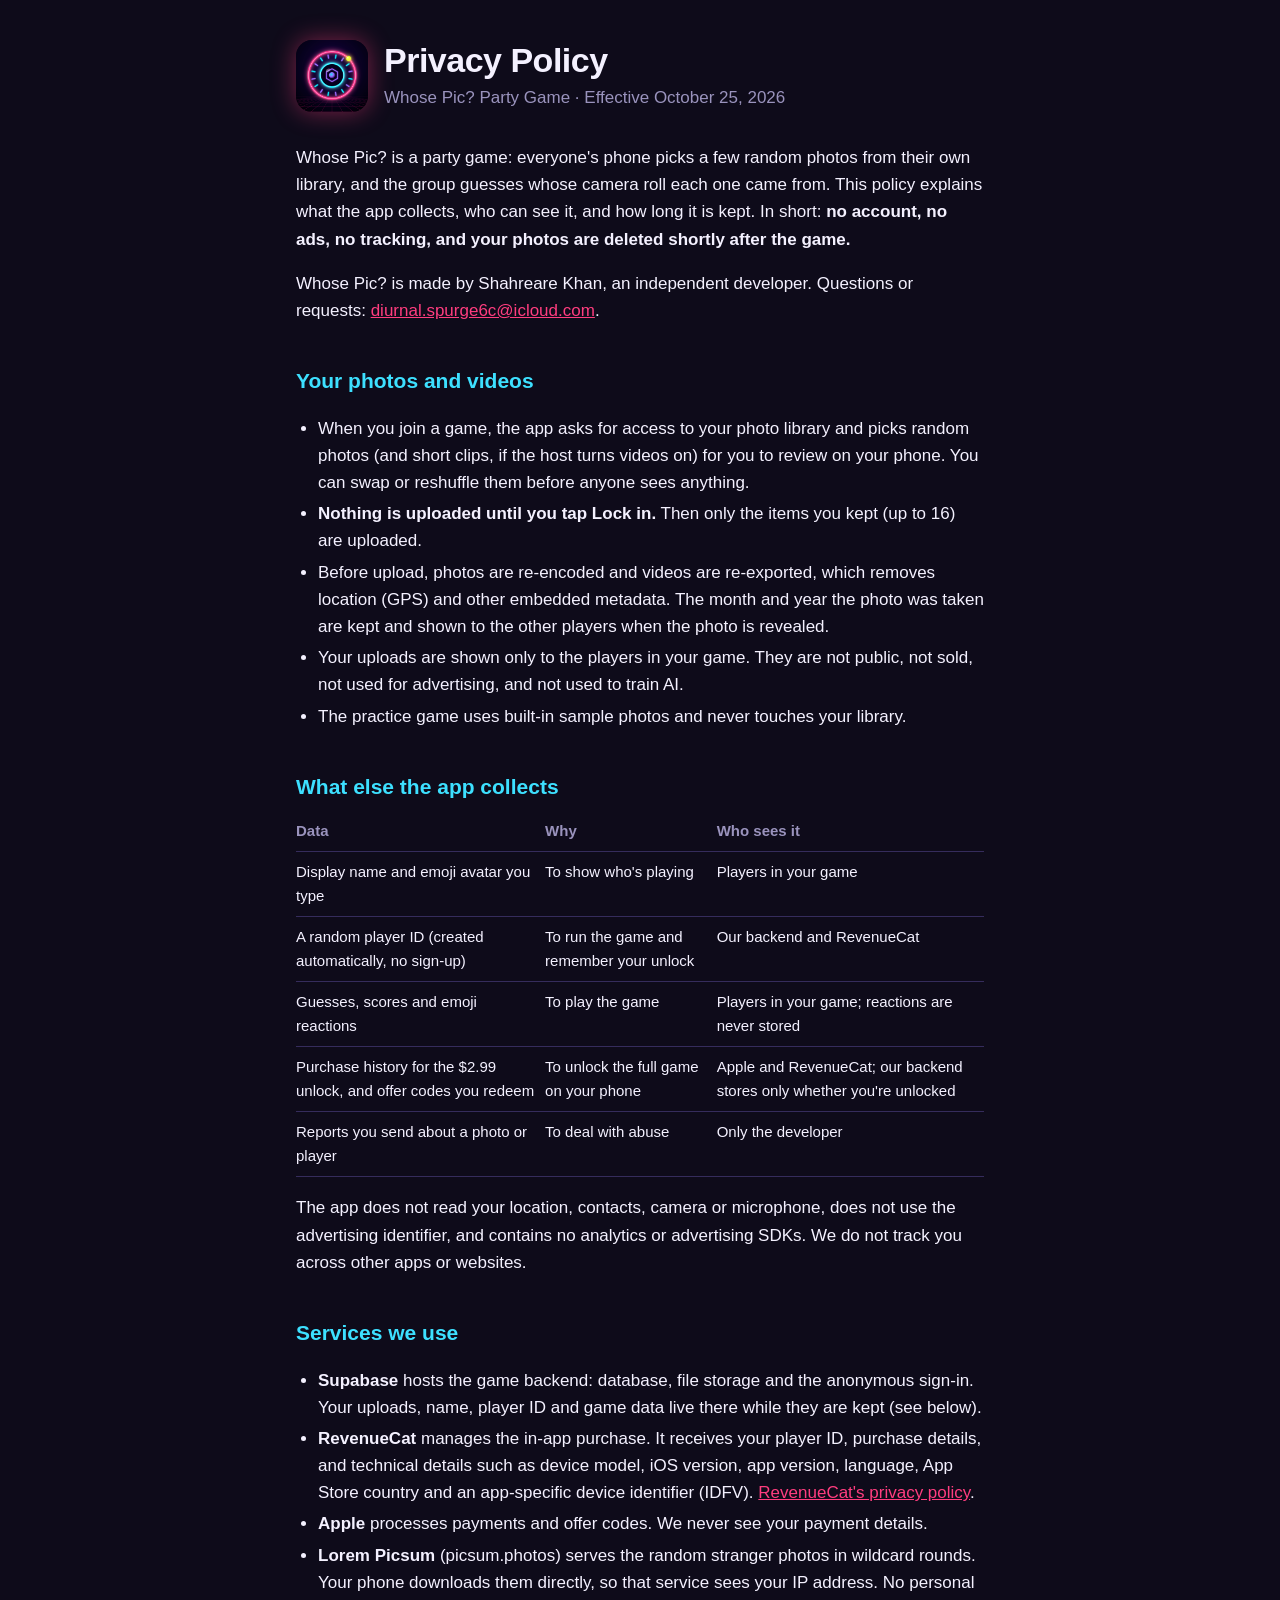
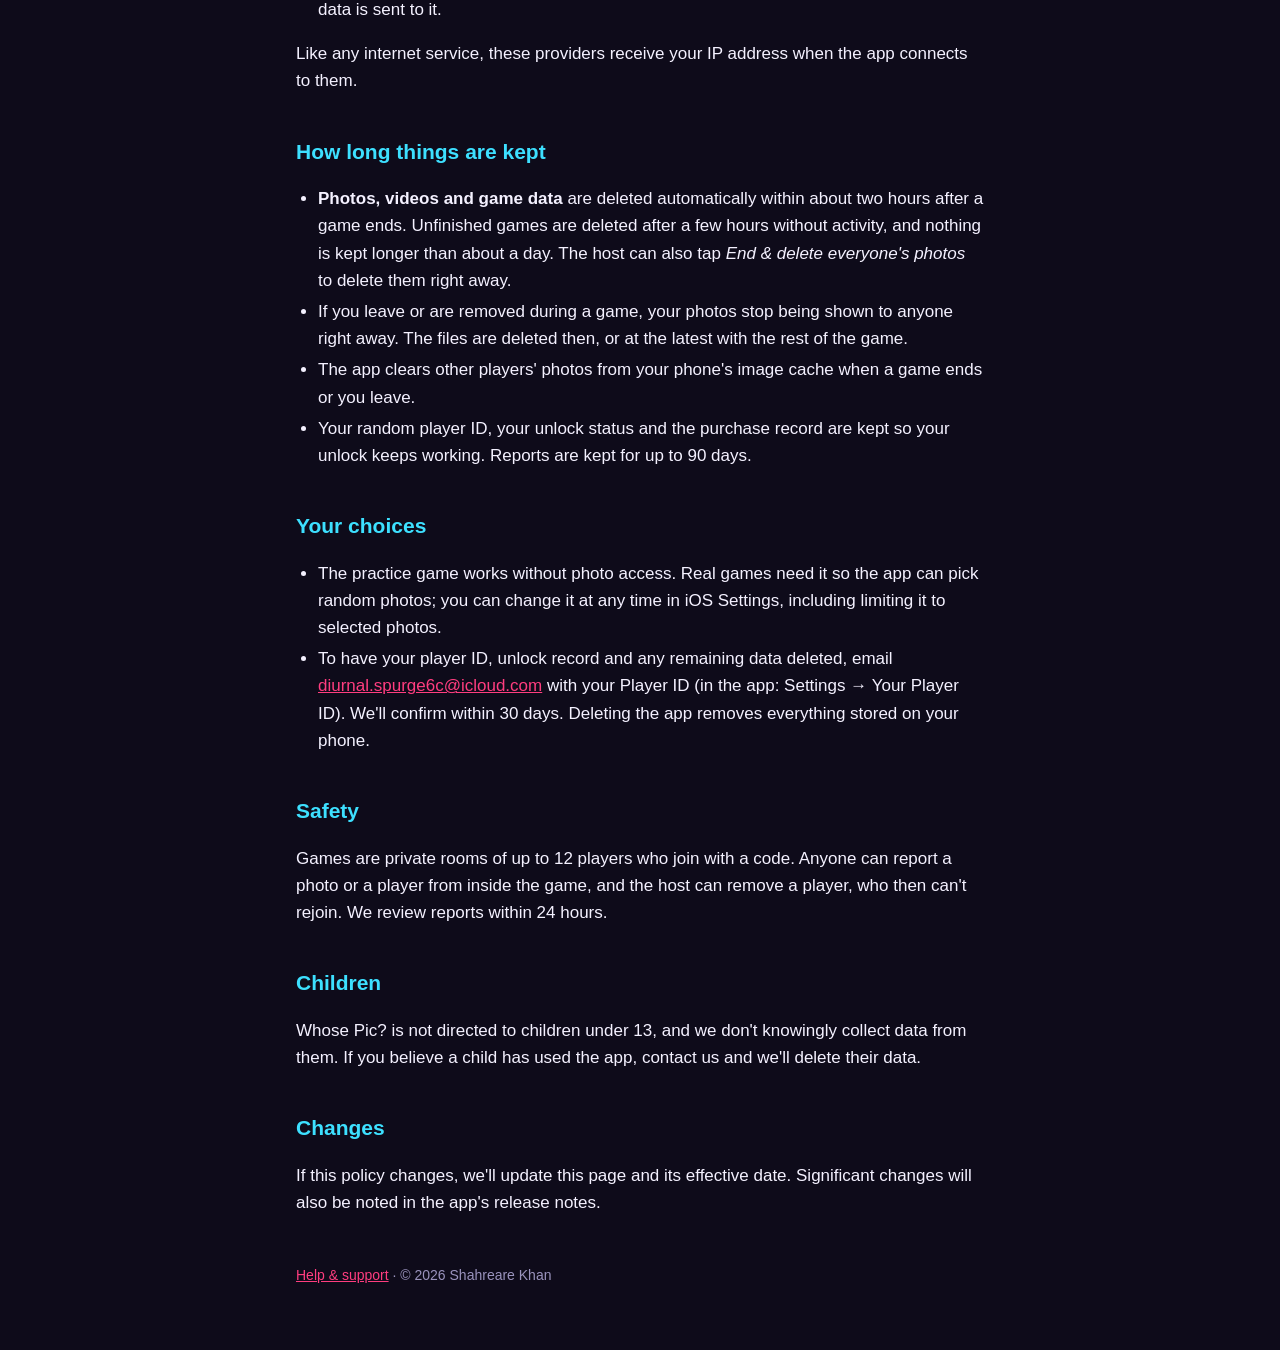
==== privacy/index.html @ dfe9517f "Add the support and privacy policy pages Static pages for App Store Connect's Support URL and Privac" ====
<!doctype html>
<html lang="en">
<head>
  <meta charset="utf-8">
  <meta name="viewport" content="width=device-width, initial-scale=1">
  <title>Privacy Policy · Whose Pic?</title>
  <meta name="description" content="How Whose Pic? Party Game handles your photos, videos and other data.">
  <link rel="stylesheet" href="../style.css">
  <link rel="icon" href="../icon.png">
</head>
<body>
<main>
  <header>
    <img src="../icon.png" alt="Whose Pic? app icon">
    <div>
      <h1>Privacy Policy</h1>
      <p>Whose Pic? Party Game · Effective October 25, 2026</p>
    </div>
  </header>

  <p>Whose Pic? is a party game: everyone's phone picks a few random photos from their own library, and the group guesses whose camera roll each one came from. This policy explains what the app collects, who can see it, and how long it is kept. In short: <strong>no account, no ads, no tracking, and your photos are deleted shortly after the game.</strong></p>
  <p>Whose Pic? is made by Shahreare Khan, an independent developer. Questions or requests: <a href="mailto:diurnal.spurge6c@icloud.com">diurnal.spurge6c@icloud.com</a>.</p>

  <h2>Your photos and videos</h2>
  <ul>
    <li>When you join a game, the app asks for access to your photo library and picks random photos (and short clips, if the host turns videos on) for you to review on your phone. You can swap or reshuffle them before anyone sees anything.</li>
    <li><strong>Nothing is uploaded until you tap Lock in.</strong> Then only the items you kept (up to 16) are uploaded.</li>
    <li>Before upload, photos are re-encoded and videos are re-exported, which removes location (GPS) and other embedded metadata. The month and year the photo was taken are kept and shown to the other players when the photo is revealed.</li>
    <li>Your uploads are shown only to the players in your game. They are not public, not sold, not used for advertising, and not used to train AI.</li>
    <li>The practice game uses built-in sample photos and never touches your library.</li>
  </ul>

  <h2>What else the app collects</h2>
  <table>
    <tr><th>Data</th><th>Why</th><th>Who sees it</th></tr>
    <tr><td>Display name and emoji avatar you type</td><td>To show who's playing</td><td>Players in your game</td></tr>
    <tr><td>A random player ID (created automatically, no sign-up)</td><td>To run the game and remember your unlock</td><td>Our backend and RevenueCat</td></tr>
    <tr><td>Guesses, scores and emoji reactions</td><td>To play the game</td><td>Players in your game; reactions are never stored</td></tr>
    <tr><td>Purchase history for the $2.99 unlock, and offer codes you redeem</td><td>To unlock the full game on your phone</td><td>Apple and RevenueCat; our backend stores only whether you're unlocked</td></tr>
    <tr><td>Reports you send about a photo or player</td><td>To deal with abuse</td><td>Only the developer</td></tr>
  </table>
  <p>The app does not read your location, contacts, camera or microphone, does not use the advertising identifier, and contains no analytics or advertising SDKs. We do not track you across other apps or websites.</p>

  <h2>Services we use</h2>
  <ul>
    <li><strong>Supabase</strong> hosts the game backend: database, file storage and the anonymous sign-in. Your uploads, name, player ID and game data live there while they are kept (see below).</li>
    <li><strong>RevenueCat</strong> manages the in-app purchase. It receives your player ID, purchase details, and technical details such as device model, iOS version, app version, language, App Store country and an app-specific device identifier (IDFV). <a href="https://www.revenuecat.com/privacy">RevenueCat's privacy policy</a>.</li>
    <li><strong>Apple</strong> processes payments and offer codes. We never see your payment details.</li>
    <li><strong>Lorem Picsum</strong> (picsum.photos) serves the random stranger photos in wildcard rounds. Your phone downloads them directly, so that service sees your IP address. No personal data is sent to it.</li>
  </ul>
  <p>Like any internet service, these providers receive your IP address when the app connects to them.</p>

  <h2>How long things are kept</h2>
  <ul>
    <li><strong>Photos, videos and game data</strong> are deleted automatically within about two hours after a game ends. Unfinished games are deleted after a few hours without activity, and nothing is kept longer than about a day. The host can also tap <em>End &amp; delete everyone's photos</em> to delete them right away.</li>
    <li>If you leave or are removed during a game, your photos stop being shown to anyone right away. The files are deleted then, or at the latest with the rest of the game.</li>
    <li>The app clears other players' photos from your phone's image cache when a game ends or you leave.</li>
    <li>Your random player ID, your unlock status and the purchase record are kept so your unlock keeps working. Reports are kept for up to 90 days.</li>
  </ul>

  <h2>Your choices</h2>
  <ul>
    <li>The practice game works without photo access. Real games need it so the app can pick random photos; you can change it at any time in iOS Settings, including limiting it to selected photos.</li>
    <li>To have your player ID, unlock record and any remaining data deleted, email <a href="mailto:diurnal.spurge6c@icloud.com">diurnal.spurge6c@icloud.com</a> with your Player ID (in the app: Settings → Your Player ID). We'll confirm within 30 days. Deleting the app removes everything stored on your phone.</li>
  </ul>

  <h2>Safety</h2>
  <p>Games are private rooms of up to 12 players who join with a code. Anyone can report a photo or a player from inside the game, and the host can remove a player, who then can't rejoin. We review reports within 24 hours.</p>

  <h2>Children</h2>
  <p>Whose Pic? is not directed to children under 13, and we don't knowingly collect data from them. If you believe a child has used the app, contact us and we'll delete their data.</p>

  <h2>Changes</h2>
  <p>If this policy changes, we'll update this page and its effective date. Significant changes will also be noted in the app's release notes.</p>

  <footer><a href="../">Help &amp; support</a> · © 2026 Shahreare Khan</footer>
</main>
</body>
</html>
---- style.css ----
:root {
  --bg: #0e0b1a;
  --surface: #1a1530;
  --border: #352c5c;
  --text: #f4f1ff;
  --muted: #9a93bd;
  --accent: #ff3d7f;
  --cyan: #3de0ff;
  --gold: #ffc43d;
}

* { box-sizing: border-box; }

body {
  margin: 0;
  background: var(--bg);
  color: var(--text);
  font: 17px/1.6 -apple-system, BlinkMacSystemFont, "Segoe UI", Roboto, Helvetica, Arial, sans-serif;
}

main {
  max-width: 720px;
  margin: 0 auto;
  padding: 40px 16px 64px;
}

header {
  display: flex;
  align-items: center;
  gap: 16px;
  margin-bottom: 32px;
}

header img {
  width: 72px;
  height: 72px;
  border-radius: 16px;
  box-shadow: 0 0 24px rgba(255, 61, 127, 0.45);
}

h1 {
  margin: 0;
  font-size: 34px;
  line-height: 1.15;
  letter-spacing: -0.5px;
}

h1 + p { margin: 4px 0 0; color: var(--muted); }

h2 {
  margin: 40px 0 8px;
  font-size: 21px;
  color: var(--cyan);
}

h3 { margin: 24px 0 4px; font-size: 17px; }

a { color: var(--accent); }

.card {
  background: var(--surface);
  border: 1px solid var(--border);
  border-radius: 16px;
  padding: 16px 20px;
  margin: 16px 0;
}

.contact {
  display: inline-block;
  margin-top: 4px;
  padding: 10px 18px;
  border-radius: 999px;
  background: var(--accent);
  color: #fff;
  font-weight: 700;
  text-decoration: none;
  word-break: break-all;
}

ul { padding-left: 22px; }
li { margin: 4px 0; }

table {
  width: 100%;
  border-collapse: collapse;
  font-size: 15px;
}

th, td {
  text-align: left;
  vertical-align: top;
  padding: 8px 8px 8px 0;
  border-bottom: 1px solid var(--border);
}

th { color: var(--muted); font-weight: 600; }

.muted { color: var(--muted); font-size: 15px; }

footer {
  margin-top: 48px;
  color: var(--muted);
  font-size: 14px;
}
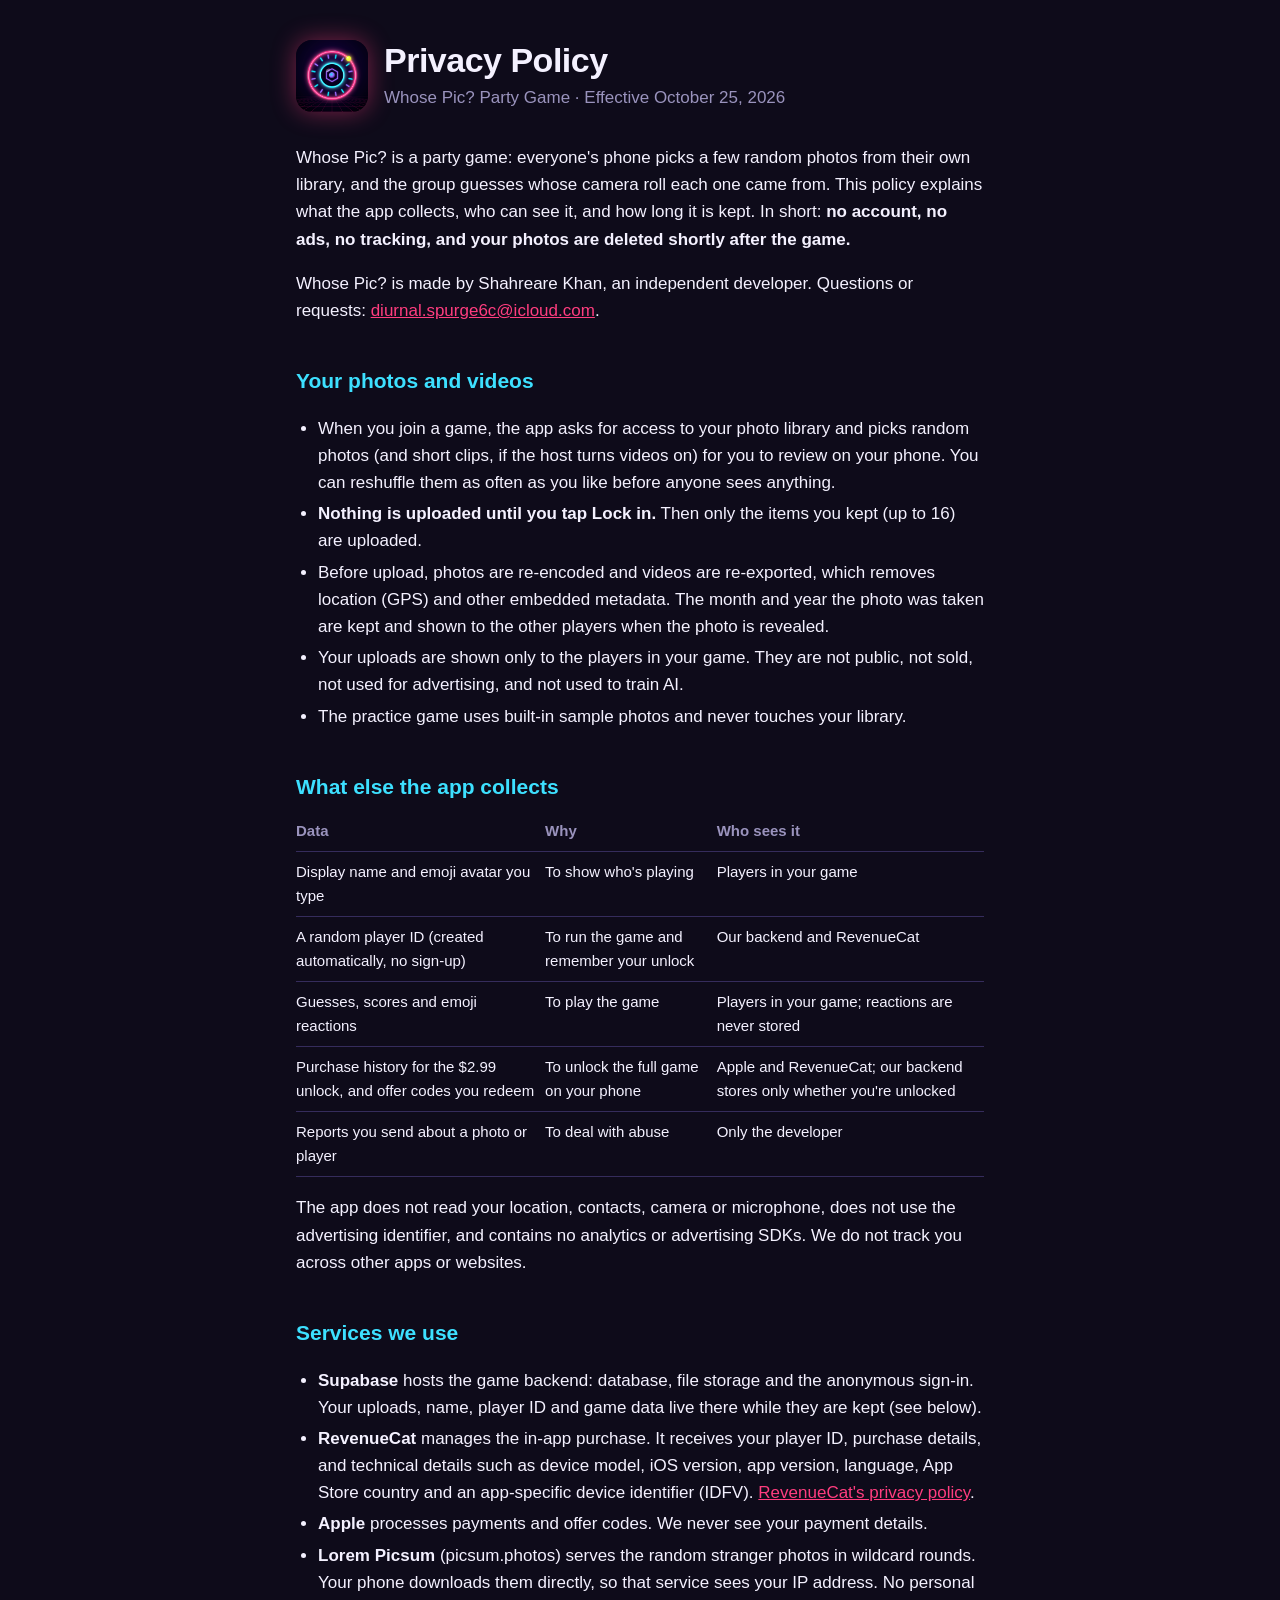
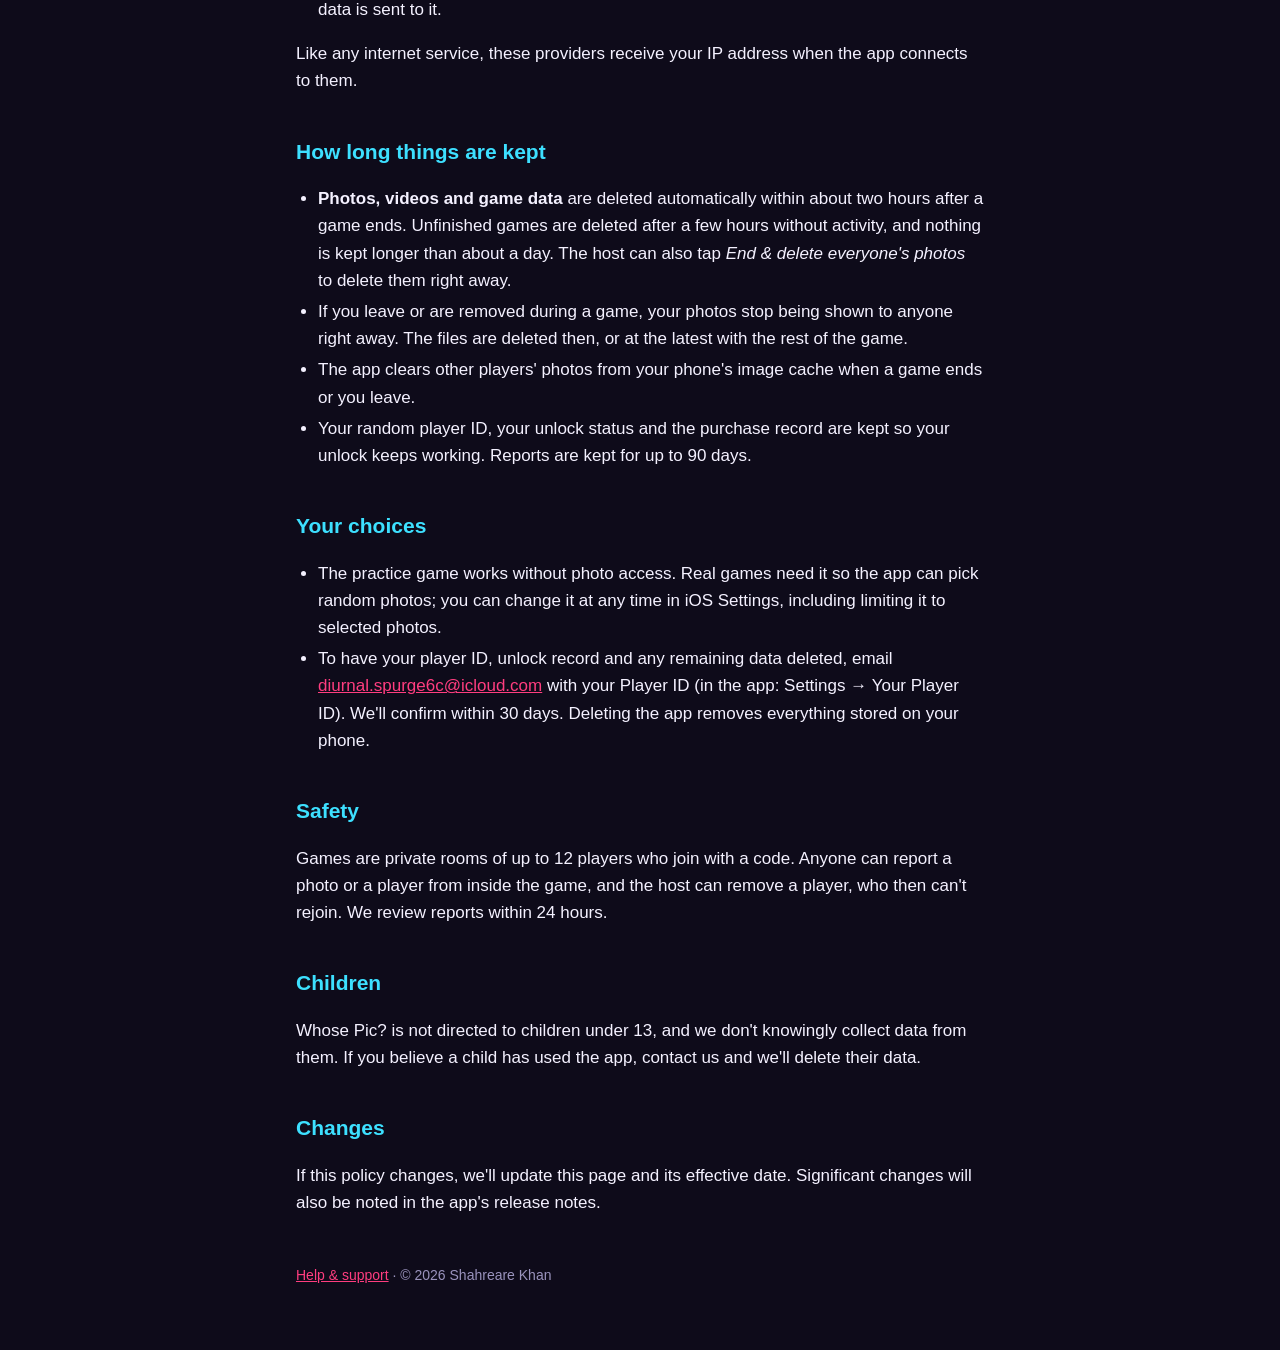
==== commit dbfd93c2: "Fix the listing and site copy: swaps and 2x rounds are part of the unlock Free players reshuffle; si" ====
--- a/privacy/index.html
+++ b/privacy/index.html
@@ -23,7 +23,7 @@
 
   <h2>Your photos and videos</h2>
   <ul>
-    <li>When you join a game, the app asks for access to your photo library and picks random photos (and short clips, if the host turns videos on) for you to review on your phone. You can swap or reshuffle them before anyone sees anything.</li>
+    <li>When you join a game, the app asks for access to your photo library and picks random photos (and short clips, if the host turns videos on) for you to review on your phone. You can reshuffle them as often as you like before anyone sees anything.</li>
     <li><strong>Nothing is uploaded until you tap Lock in.</strong> Then only the items you kept (up to 16) are uploaded.</li>
     <li>Before upload, photos are re-encoded and videos are re-exported, which removes location (GPS) and other embedded metadata. The month and year the photo was taken are kept and shown to the other players when the photo is revealed.</li>
     <li>Your uploads are shown only to the players in your game. They are not public, not sold, not used for advertising, and not used to train AI.</li>
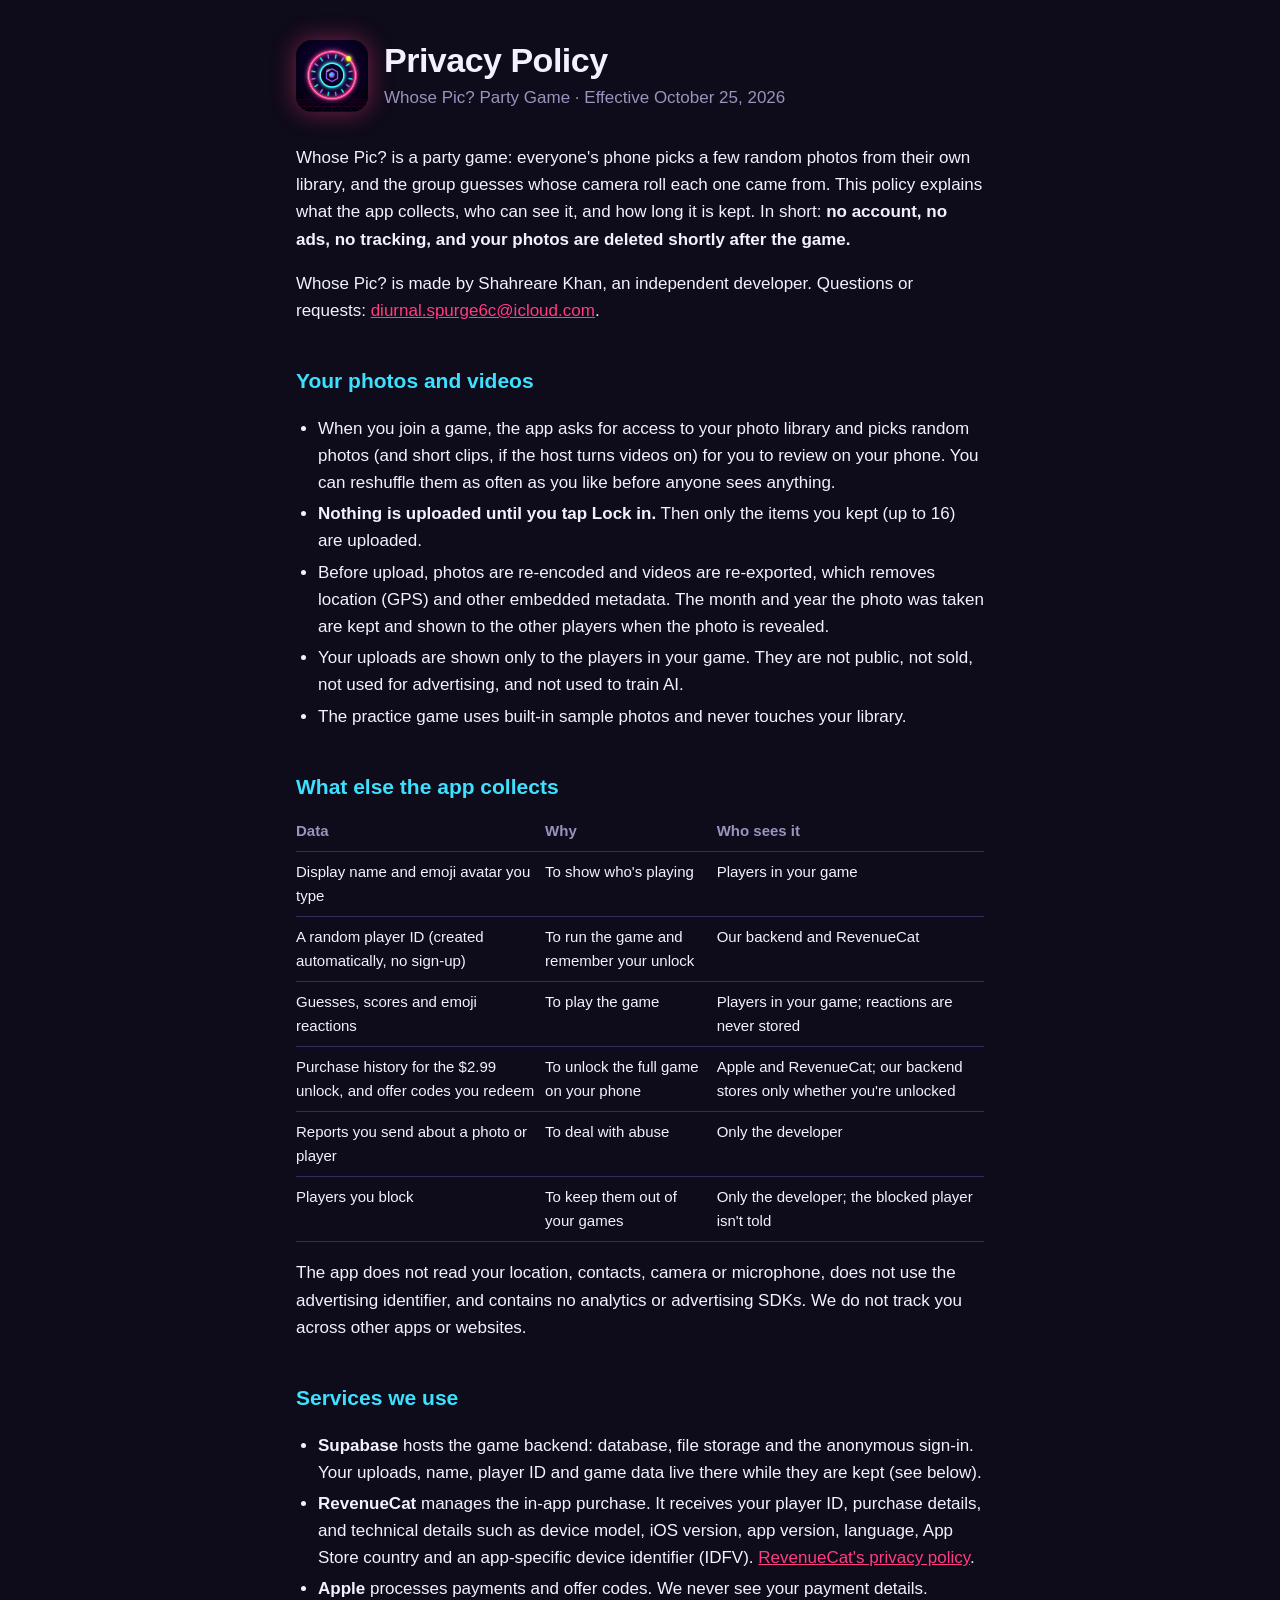
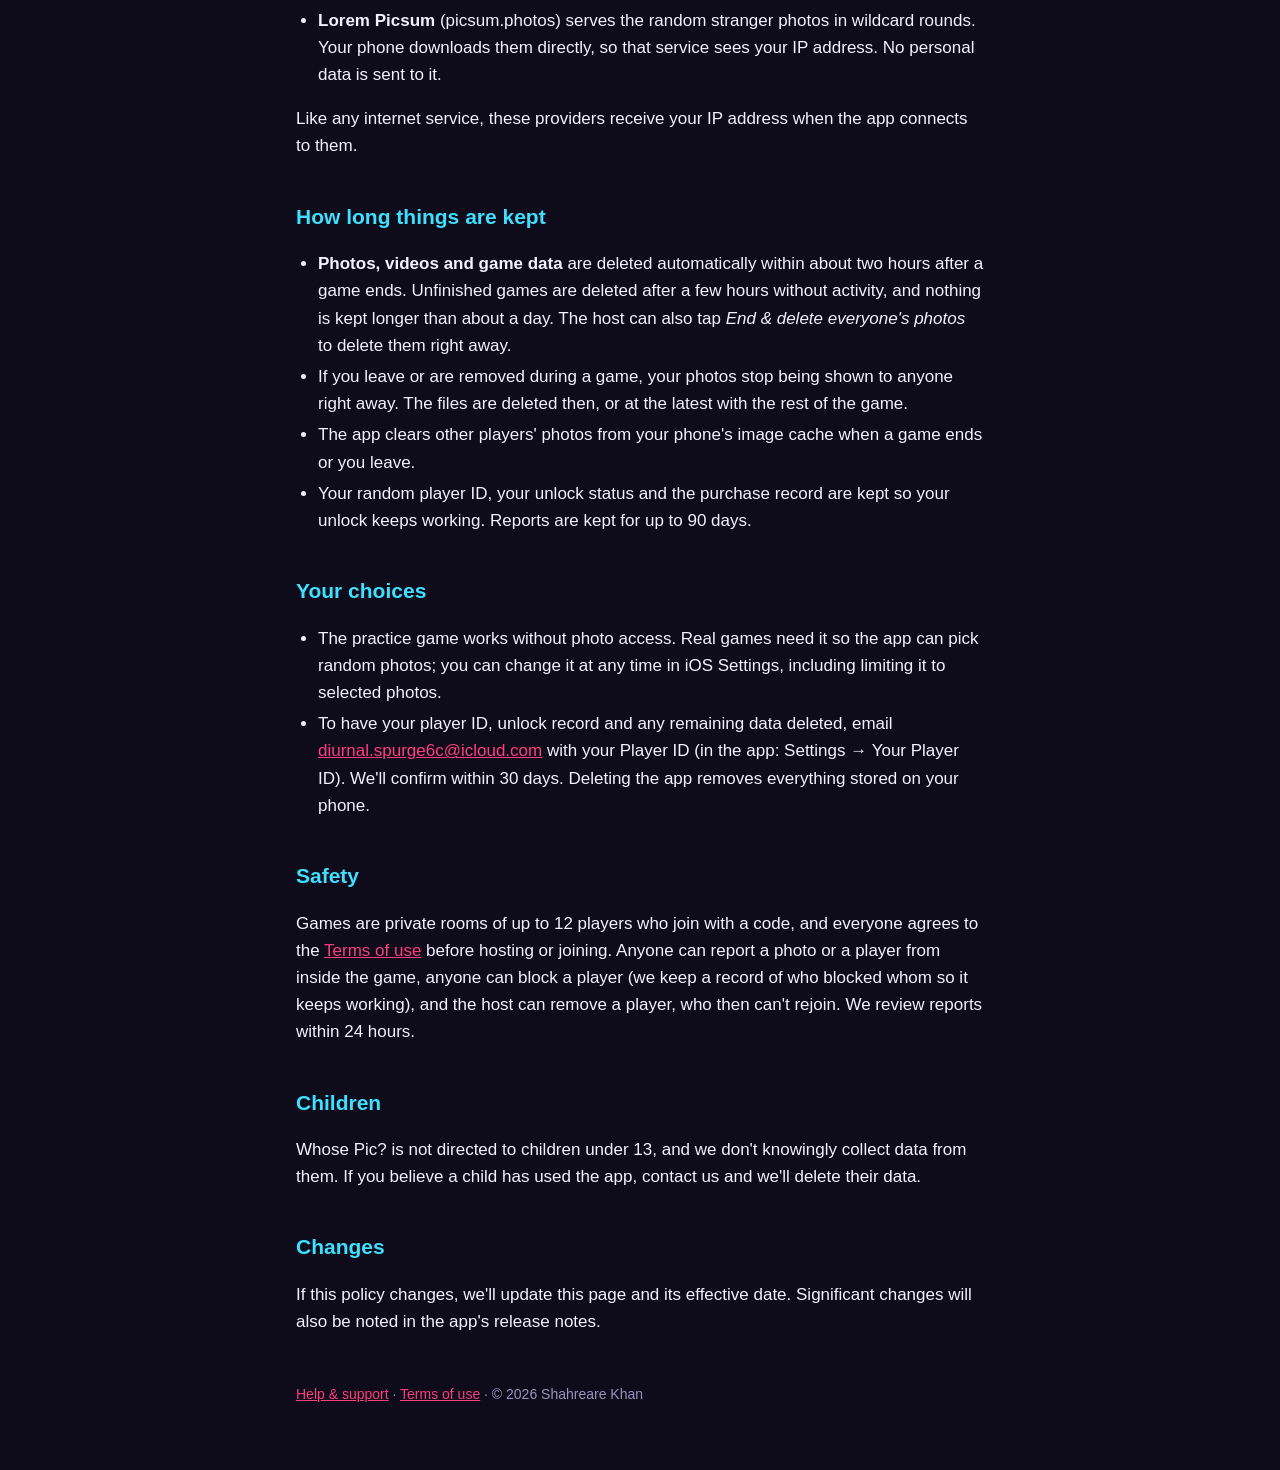
==== commit aad91f88: "Add the Terms of use page; mention blocking on the help and privacy pages Co-Authored-By: Claude Opu" ====
--- a/privacy/index.html
+++ b/privacy/index.html
@@ -38,6 +38,7 @@
     <tr><td>Guesses, scores and emoji reactions</td><td>To play the game</td><td>Players in your game; reactions are never stored</td></tr>
     <tr><td>Purchase history for the $2.99 unlock, and offer codes you redeem</td><td>To unlock the full game on your phone</td><td>Apple and RevenueCat; our backend stores only whether you're unlocked</td></tr>
     <tr><td>Reports you send about a photo or player</td><td>To deal with abuse</td><td>Only the developer</td></tr>
+    <tr><td>Players you block</td><td>To keep them out of your games</td><td>Only the developer; the blocked player isn't told</td></tr>
   </table>
   <p>The app does not read your location, contacts, camera or microphone, does not use the advertising identifier, and contains no analytics or advertising SDKs. We do not track you across other apps or websites.</p>
 
@@ -65,7 +66,7 @@
   </ul>
 
   <h2>Safety</h2>
-  <p>Games are private rooms of up to 12 players who join with a code. Anyone can report a photo or a player from inside the game, and the host can remove a player, who then can't rejoin. We review reports within 24 hours.</p>
+  <p>Games are private rooms of up to 12 players who join with a code, and everyone agrees to the <a href="../terms/">Terms of use</a> before hosting or joining. Anyone can report a photo or a player from inside the game, anyone can block a player (we keep a record of who blocked whom so it keeps working), and the host can remove a player, who then can't rejoin. We review reports within 24 hours.</p>
 
   <h2>Children</h2>
   <p>Whose Pic? is not directed to children under 13, and we don't knowingly collect data from them. If you believe a child has used the app, contact us and we'll delete their data.</p>
@@ -73,7 +74,7 @@
   <h2>Changes</h2>
   <p>If this policy changes, we'll update this page and its effective date. Significant changes will also be noted in the app's release notes.</p>
 
-  <footer><a href="../">Help &amp; support</a> · © 2026 Shahreare Khan</footer>
+  <footer><a href="../">Help &amp; support</a> · <a href="../terms/">Terms of use</a> · © 2026 Shahreare Khan</footer>
 </main>
 </body>
 </html>
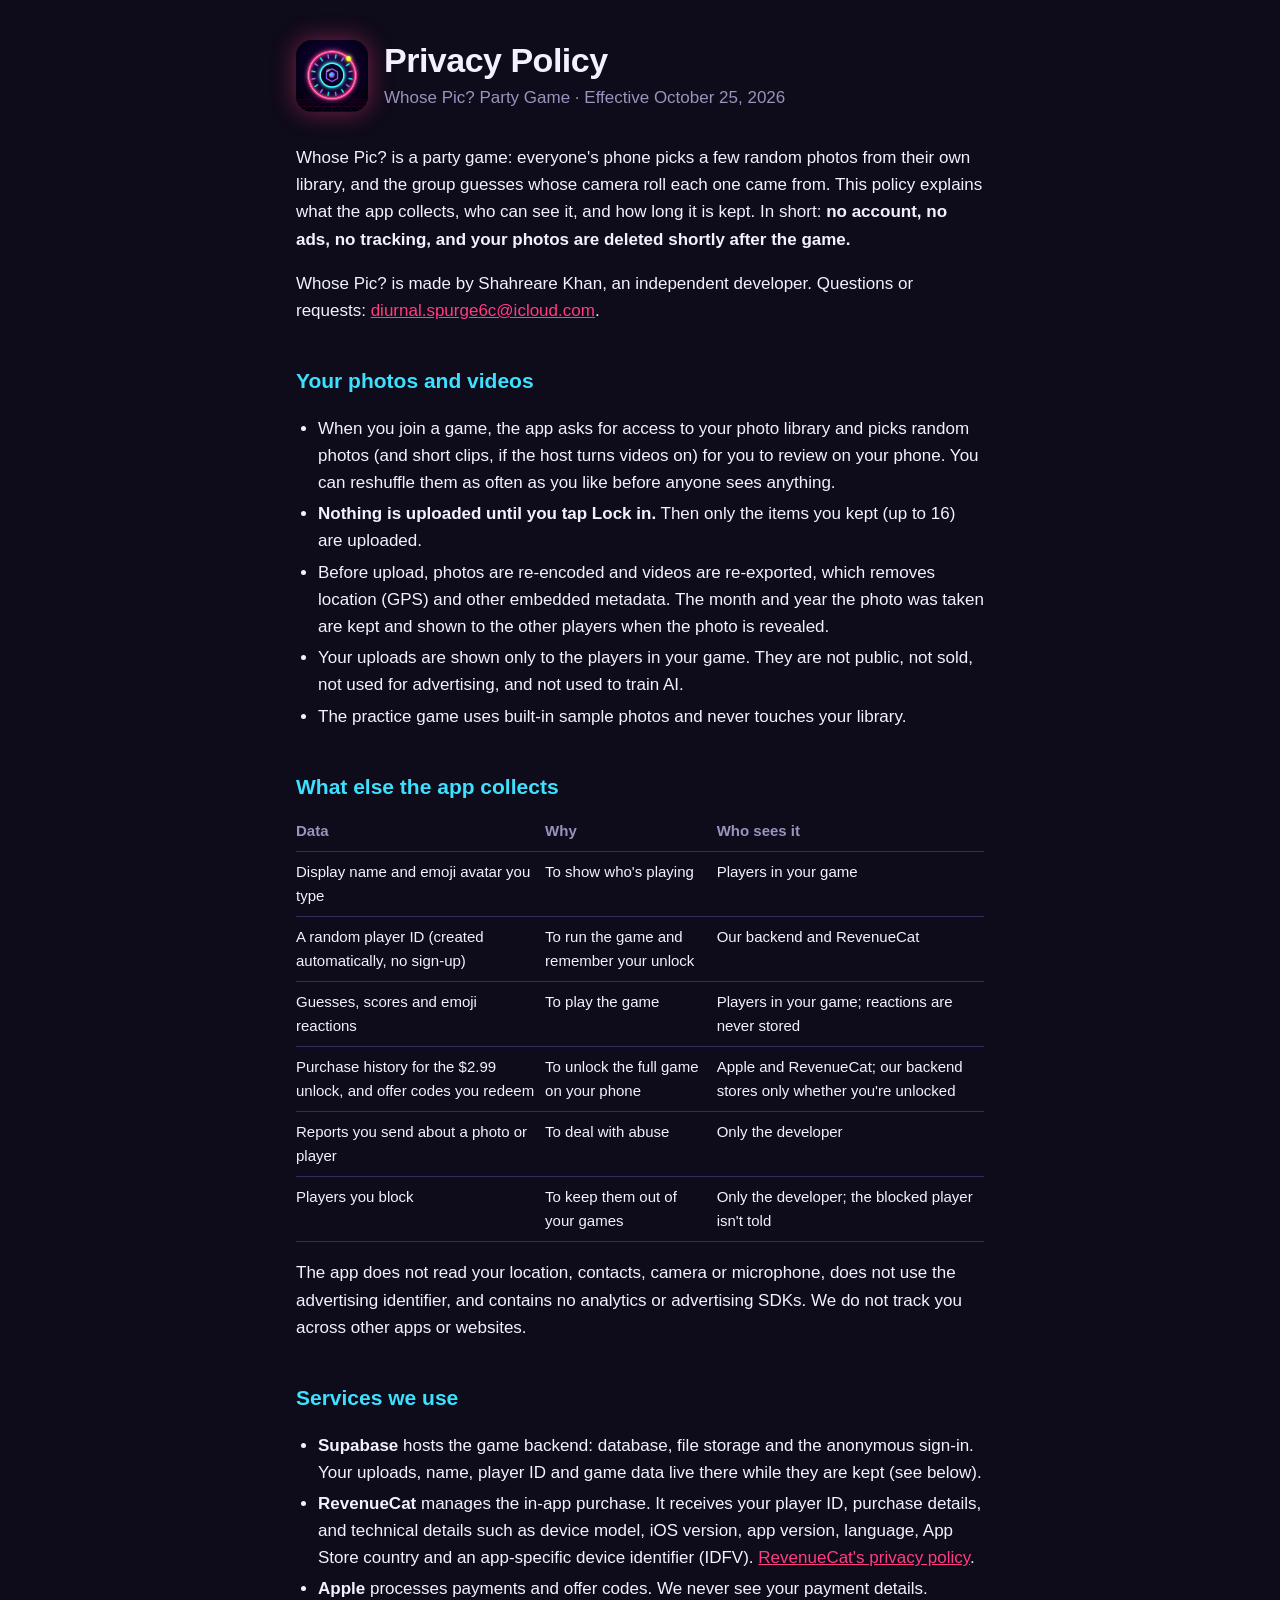
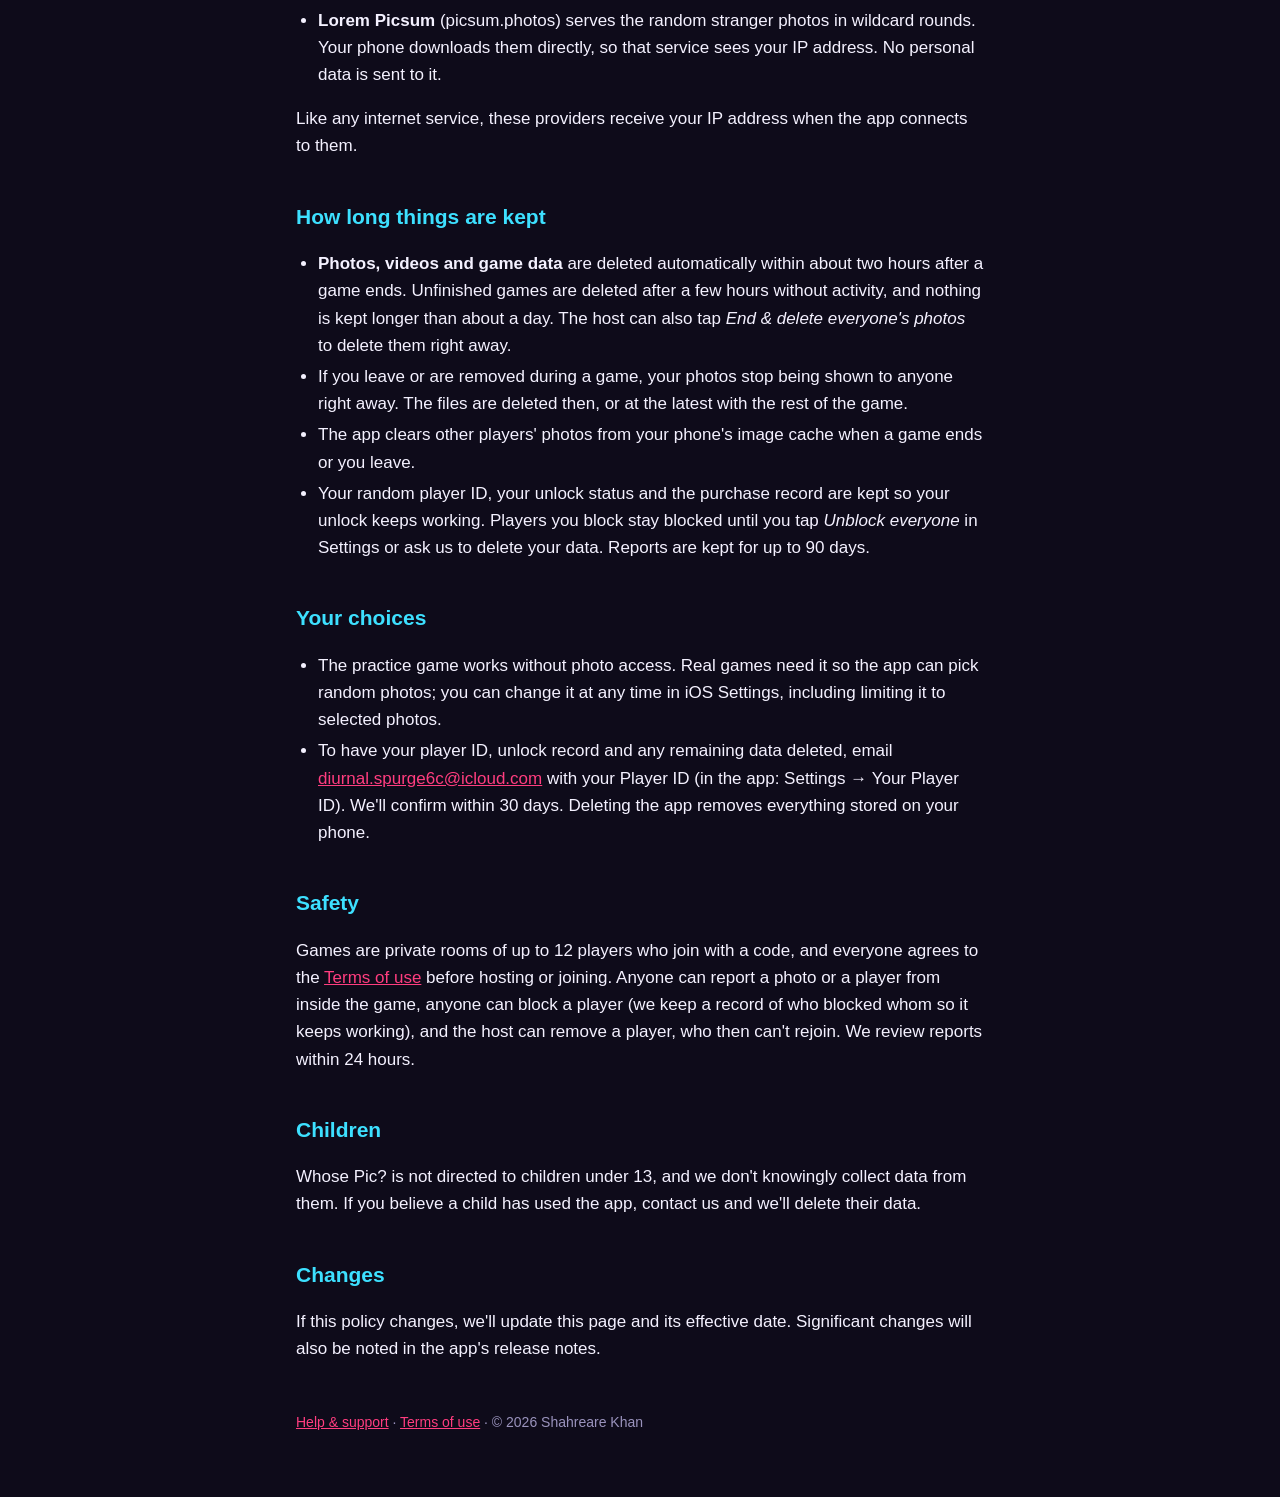
==== commit e1297d49: "Block copy says what the server enforces: neither player can join a game the other is in The privacy" ====
--- a/privacy/index.html
+++ b/privacy/index.html
@@ -56,7 +56,7 @@
     <li><strong>Photos, videos and game data</strong> are deleted automatically within about two hours after a game ends. Unfinished games are deleted after a few hours without activity, and nothing is kept longer than about a day. The host can also tap <em>End &amp; delete everyone's photos</em> to delete them right away.</li>
     <li>If you leave or are removed during a game, your photos stop being shown to anyone right away. The files are deleted then, or at the latest with the rest of the game.</li>
     <li>The app clears other players' photos from your phone's image cache when a game ends or you leave.</li>
-    <li>Your random player ID, your unlock status and the purchase record are kept so your unlock keeps working. Reports are kept for up to 90 days.</li>
+    <li>Your random player ID, your unlock status and the purchase record are kept so your unlock keeps working. Players you block stay blocked until you tap <em>Unblock everyone</em> in Settings or ask us to delete your data. Reports are kept for up to 90 days.</li>
   </ul>
 
   <h2>Your choices</h2>
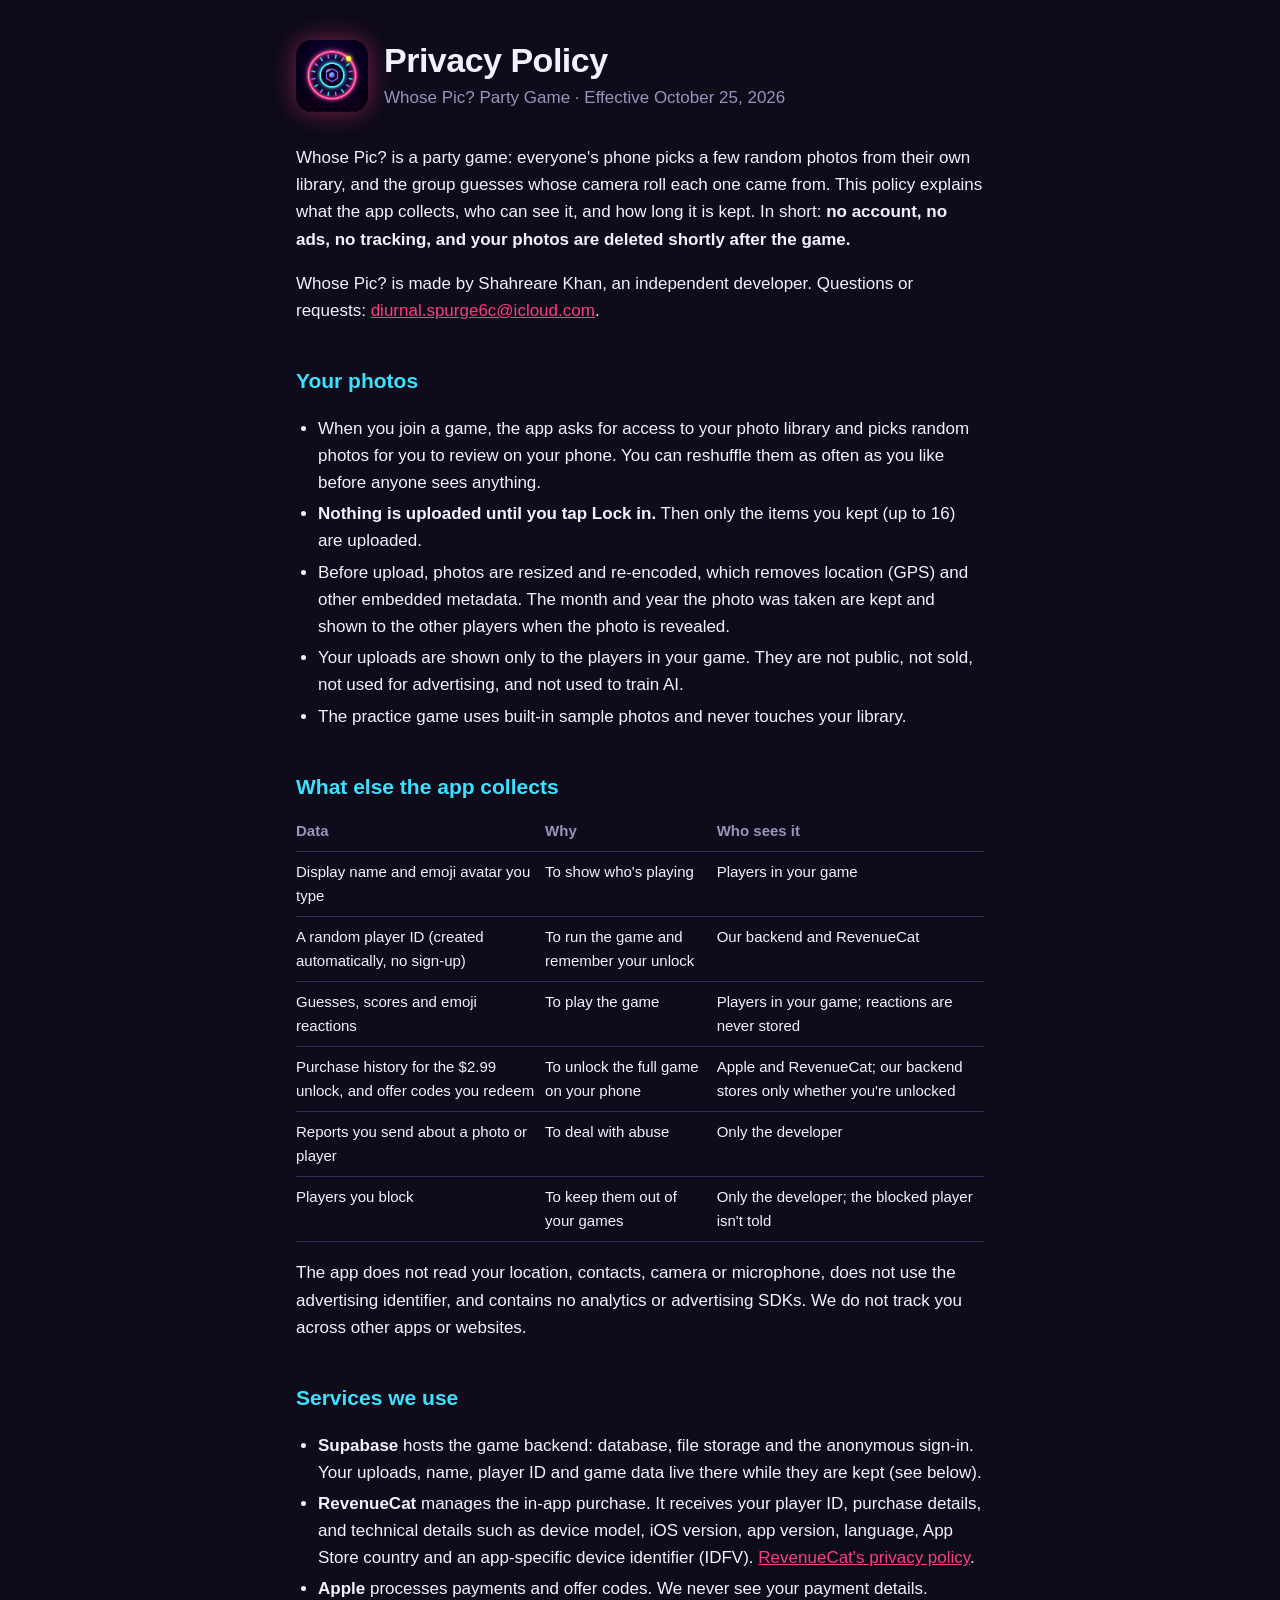
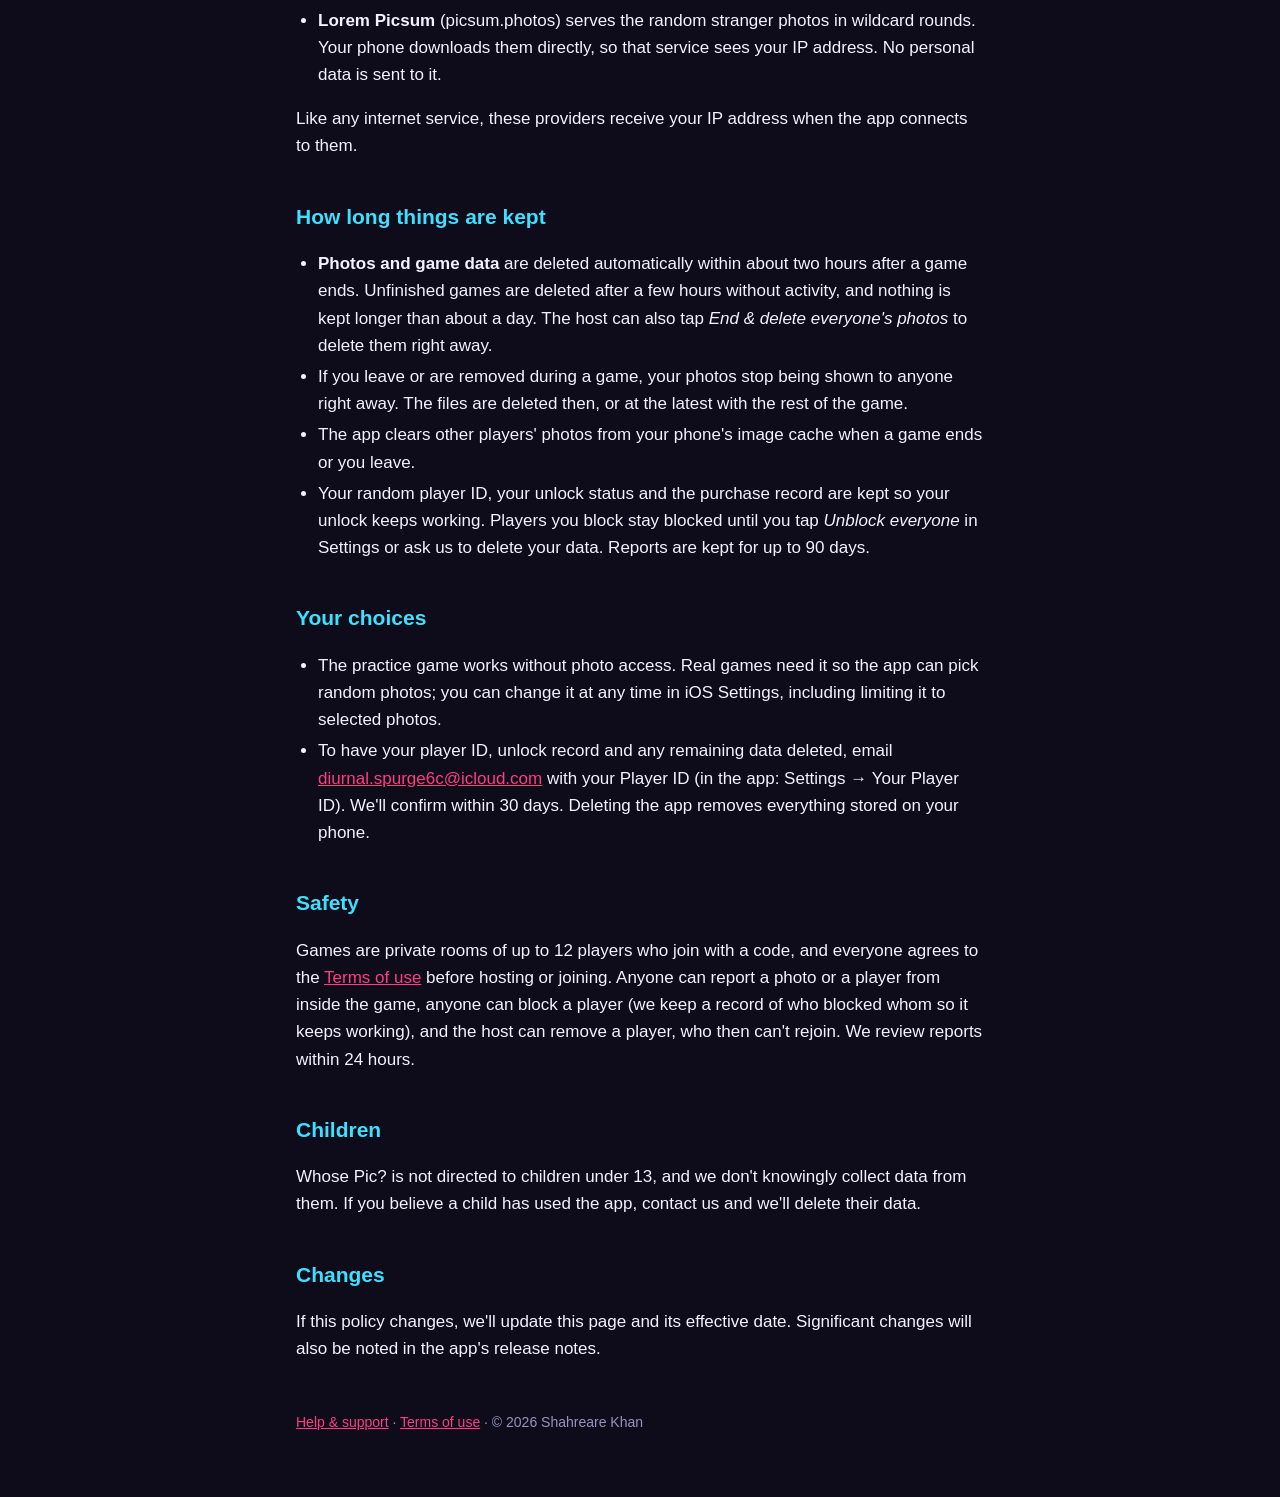
==== commit ccff3b9d: "Turn videos off for 1.0 Clips were glitchy on some phones, so 1.0 is photos only: the server forces " ====
--- a/privacy/index.html
+++ b/privacy/index.html
@@ -4,7 +4,7 @@
   <meta charset="utf-8">
   <meta name="viewport" content="width=device-width, initial-scale=1">
   <title>Privacy Policy · Whose Pic?</title>
-  <meta name="description" content="How Whose Pic? Party Game handles your photos, videos and other data.">
+  <meta name="description" content="How Whose Pic? Party Game handles your photos and other data.">
   <link rel="stylesheet" href="../style.css">
   <link rel="icon" href="../icon.png">
 </head>
@@ -21,11 +21,11 @@
   <p>Whose Pic? is a party game: everyone's phone picks a few random photos from their own library, and the group guesses whose camera roll each one came from. This policy explains what the app collects, who can see it, and how long it is kept. In short: <strong>no account, no ads, no tracking, and your photos are deleted shortly after the game.</strong></p>
   <p>Whose Pic? is made by Shahreare Khan, an independent developer. Questions or requests: <a href="mailto:diurnal.spurge6c@icloud.com">diurnal.spurge6c@icloud.com</a>.</p>
 
-  <h2>Your photos and videos</h2>
+  <h2>Your photos</h2>
   <ul>
-    <li>When you join a game, the app asks for access to your photo library and picks random photos (and short clips, if the host turns videos on) for you to review on your phone. You can reshuffle them as often as you like before anyone sees anything.</li>
+    <li>When you join a game, the app asks for access to your photo library and picks random photos for you to review on your phone. You can reshuffle them as often as you like before anyone sees anything.</li>
     <li><strong>Nothing is uploaded until you tap Lock in.</strong> Then only the items you kept (up to 16) are uploaded.</li>
-    <li>Before upload, photos are re-encoded and videos are re-exported, which removes location (GPS) and other embedded metadata. The month and year the photo was taken are kept and shown to the other players when the photo is revealed.</li>
+    <li>Before upload, photos are resized and re-encoded, which removes location (GPS) and other embedded metadata. The month and year the photo was taken are kept and shown to the other players when the photo is revealed.</li>
     <li>Your uploads are shown only to the players in your game. They are not public, not sold, not used for advertising, and not used to train AI.</li>
     <li>The practice game uses built-in sample photos and never touches your library.</li>
   </ul>
@@ -53,7 +53,7 @@
 
   <h2>How long things are kept</h2>
   <ul>
-    <li><strong>Photos, videos and game data</strong> are deleted automatically within about two hours after a game ends. Unfinished games are deleted after a few hours without activity, and nothing is kept longer than about a day. The host can also tap <em>End &amp; delete everyone's photos</em> to delete them right away.</li>
+    <li><strong>Photos and game data</strong> are deleted automatically within about two hours after a game ends. Unfinished games are deleted after a few hours without activity, and nothing is kept longer than about a day. The host can also tap <em>End &amp; delete everyone's photos</em> to delete them right away.</li>
     <li>If you leave or are removed during a game, your photos stop being shown to anyone right away. The files are deleted then, or at the latest with the rest of the game.</li>
     <li>The app clears other players' photos from your phone's image cache when a game ends or you leave.</li>
     <li>Your random player ID, your unlock status and the purchase record are kept so your unlock keeps working. Players you block stay blocked until you tap <em>Unblock everyone</em> in Settings or ask us to delete your data. Reports are kept for up to 90 days.</li>
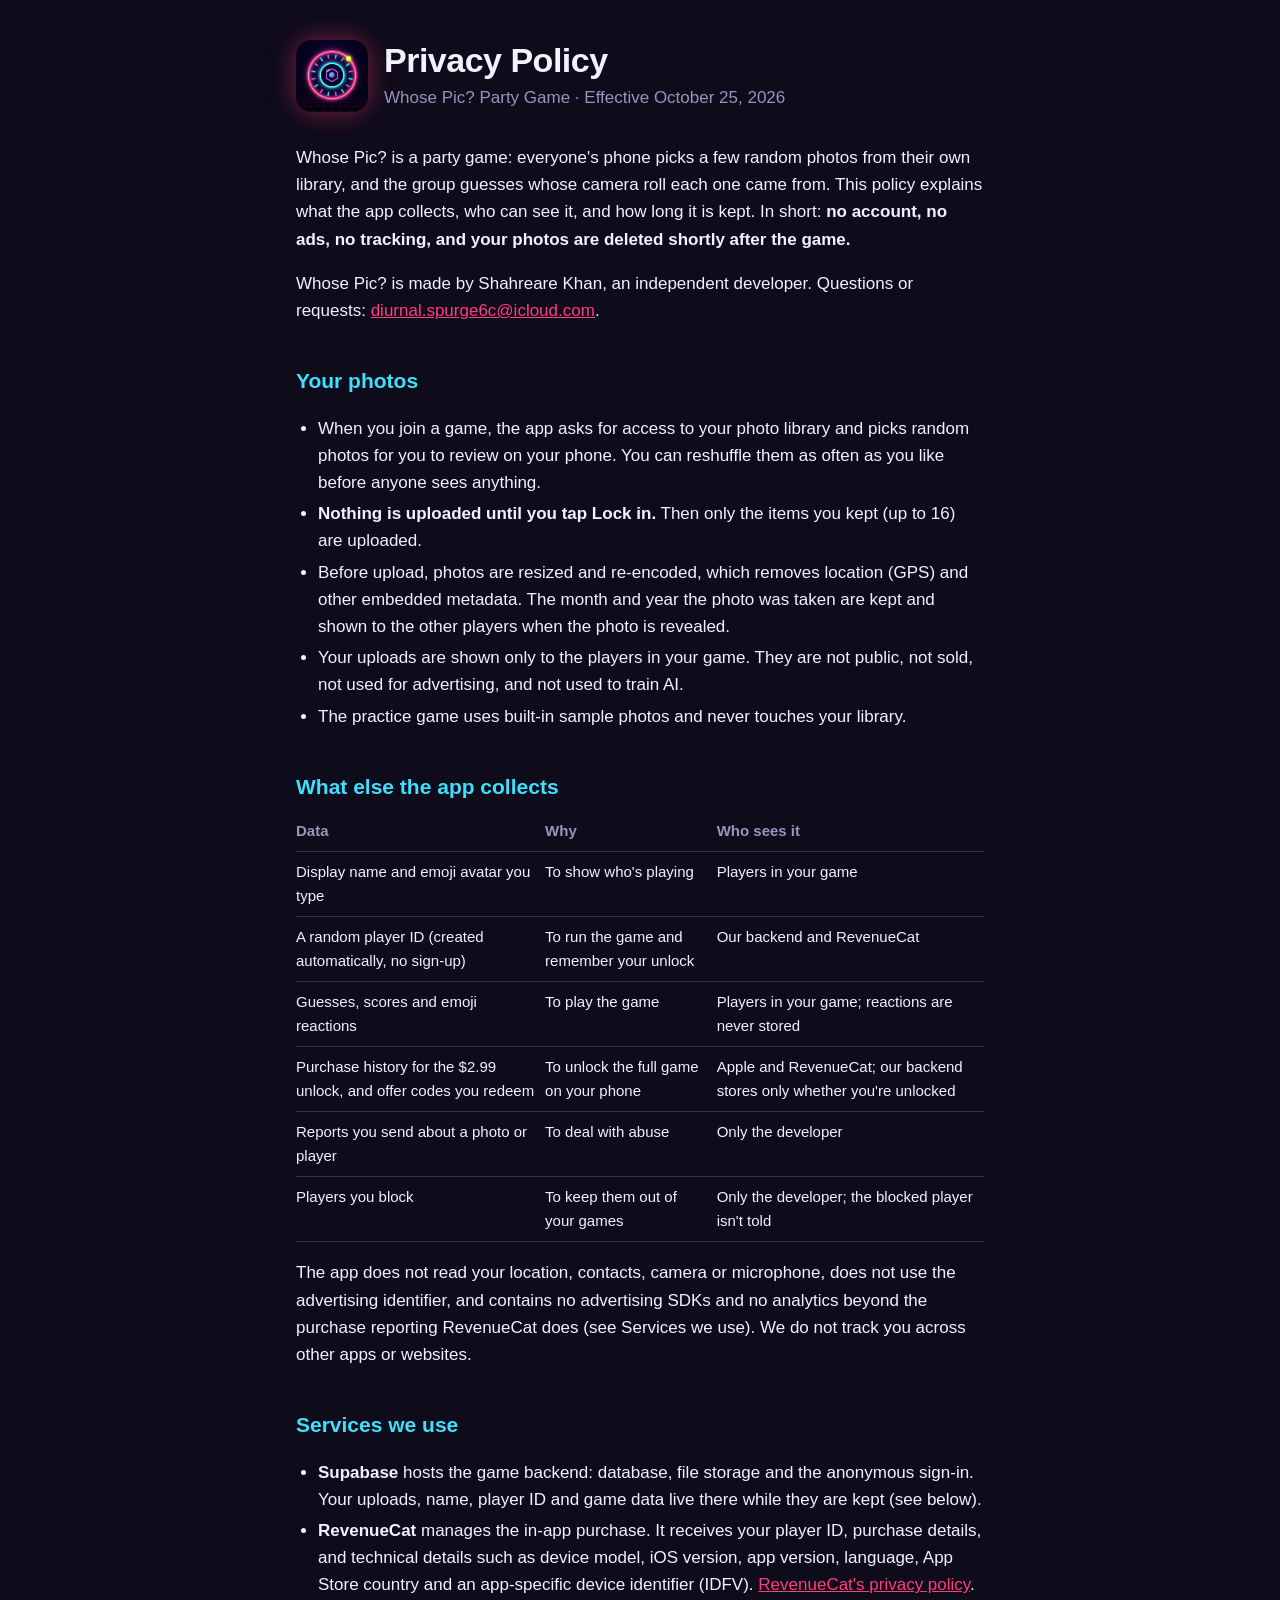
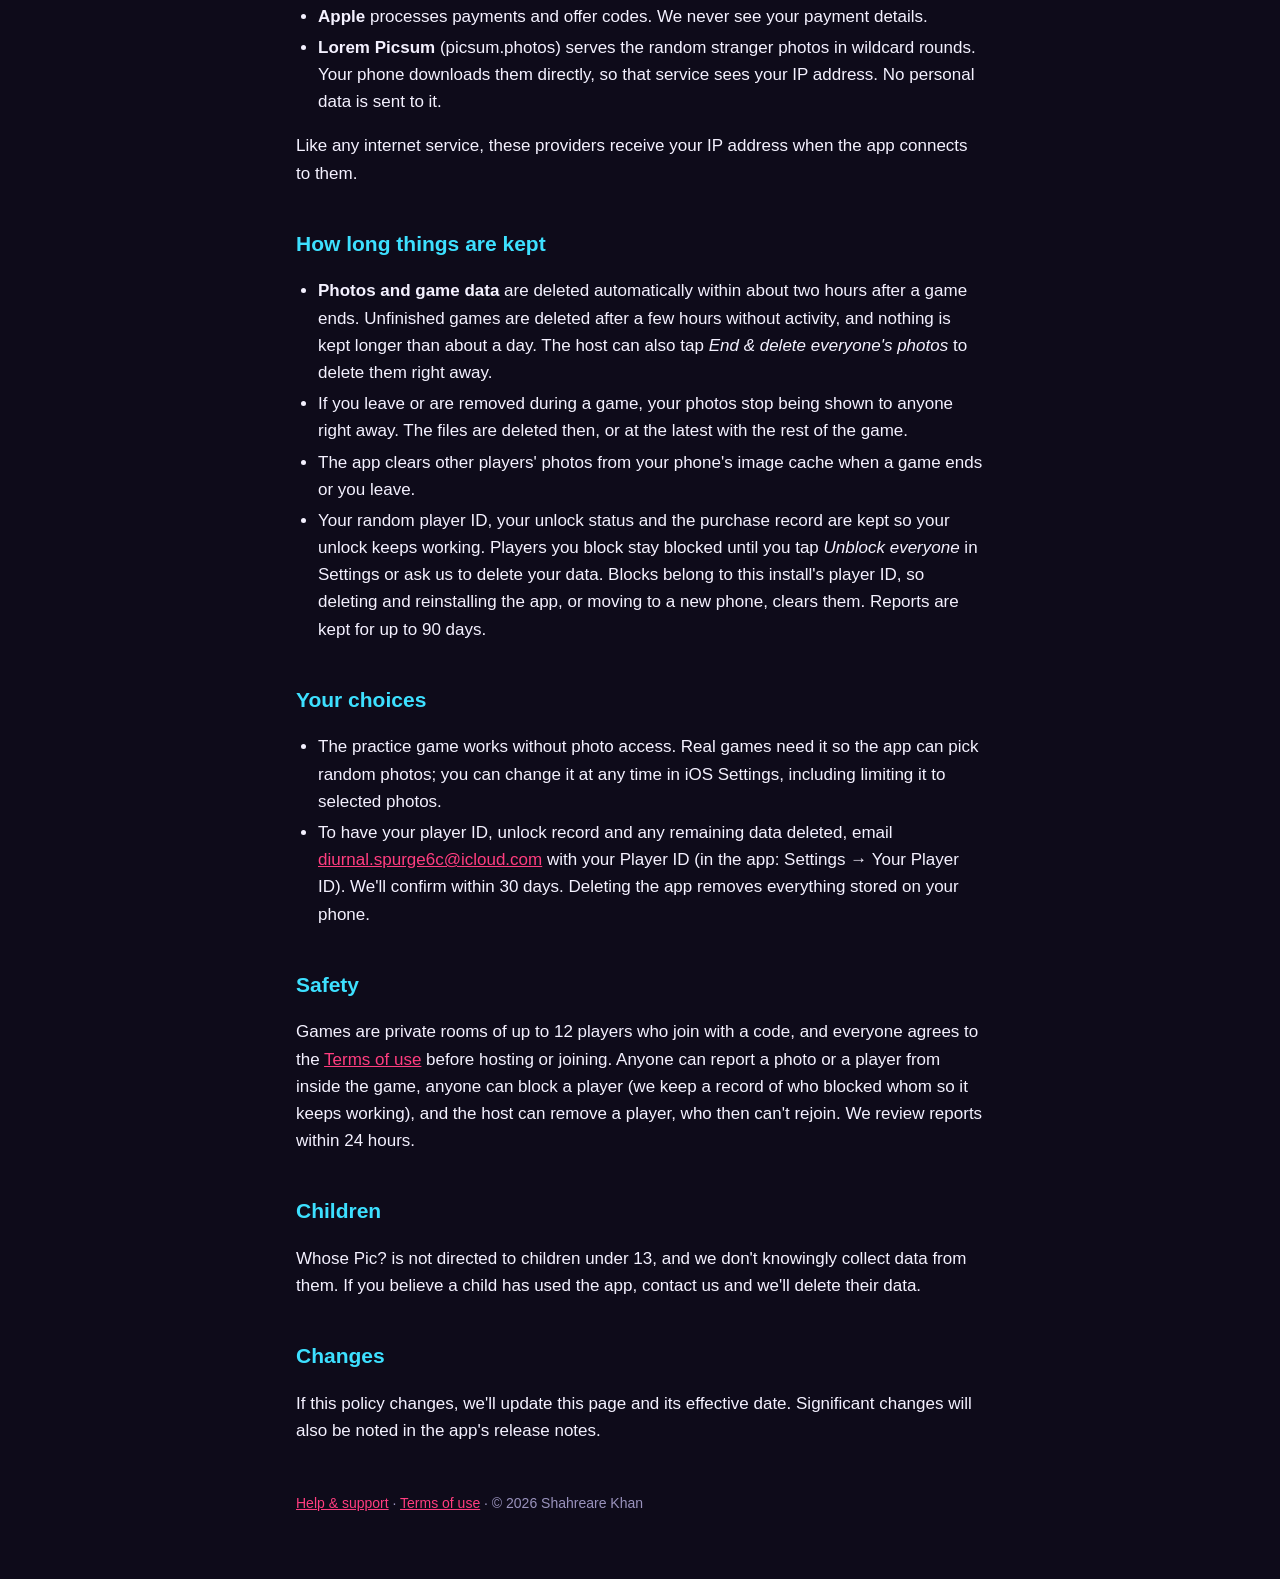
==== commit 0e2c5a0d: "Site: blocks belong to an install; analytics is RevenueCat's purchase reporting only Co-Authored-By:" ====
--- a/privacy/index.html
+++ b/privacy/index.html
@@ -40,7 +40,7 @@
     <tr><td>Reports you send about a photo or player</td><td>To deal with abuse</td><td>Only the developer</td></tr>
     <tr><td>Players you block</td><td>To keep them out of your games</td><td>Only the developer; the blocked player isn't told</td></tr>
   </table>
-  <p>The app does not read your location, contacts, camera or microphone, does not use the advertising identifier, and contains no analytics or advertising SDKs. We do not track you across other apps or websites.</p>
+  <p>The app does not read your location, contacts, camera or microphone, does not use the advertising identifier, and contains no advertising SDKs and no analytics beyond the purchase reporting RevenueCat does (see Services we use). We do not track you across other apps or websites.</p>
 
   <h2>Services we use</h2>
   <ul>
@@ -56,7 +56,7 @@
     <li><strong>Photos and game data</strong> are deleted automatically within about two hours after a game ends. Unfinished games are deleted after a few hours without activity, and nothing is kept longer than about a day. The host can also tap <em>End &amp; delete everyone's photos</em> to delete them right away.</li>
     <li>If you leave or are removed during a game, your photos stop being shown to anyone right away. The files are deleted then, or at the latest with the rest of the game.</li>
     <li>The app clears other players' photos from your phone's image cache when a game ends or you leave.</li>
-    <li>Your random player ID, your unlock status and the purchase record are kept so your unlock keeps working. Players you block stay blocked until you tap <em>Unblock everyone</em> in Settings or ask us to delete your data. Reports are kept for up to 90 days.</li>
+    <li>Your random player ID, your unlock status and the purchase record are kept so your unlock keeps working. Players you block stay blocked until you tap <em>Unblock everyone</em> in Settings or ask us to delete your data. Blocks belong to this install's player ID, so deleting and reinstalling the app, or moving to a new phone, clears them. Reports are kept for up to 90 days.</li>
   </ul>
 
   <h2>Your choices</h2>
